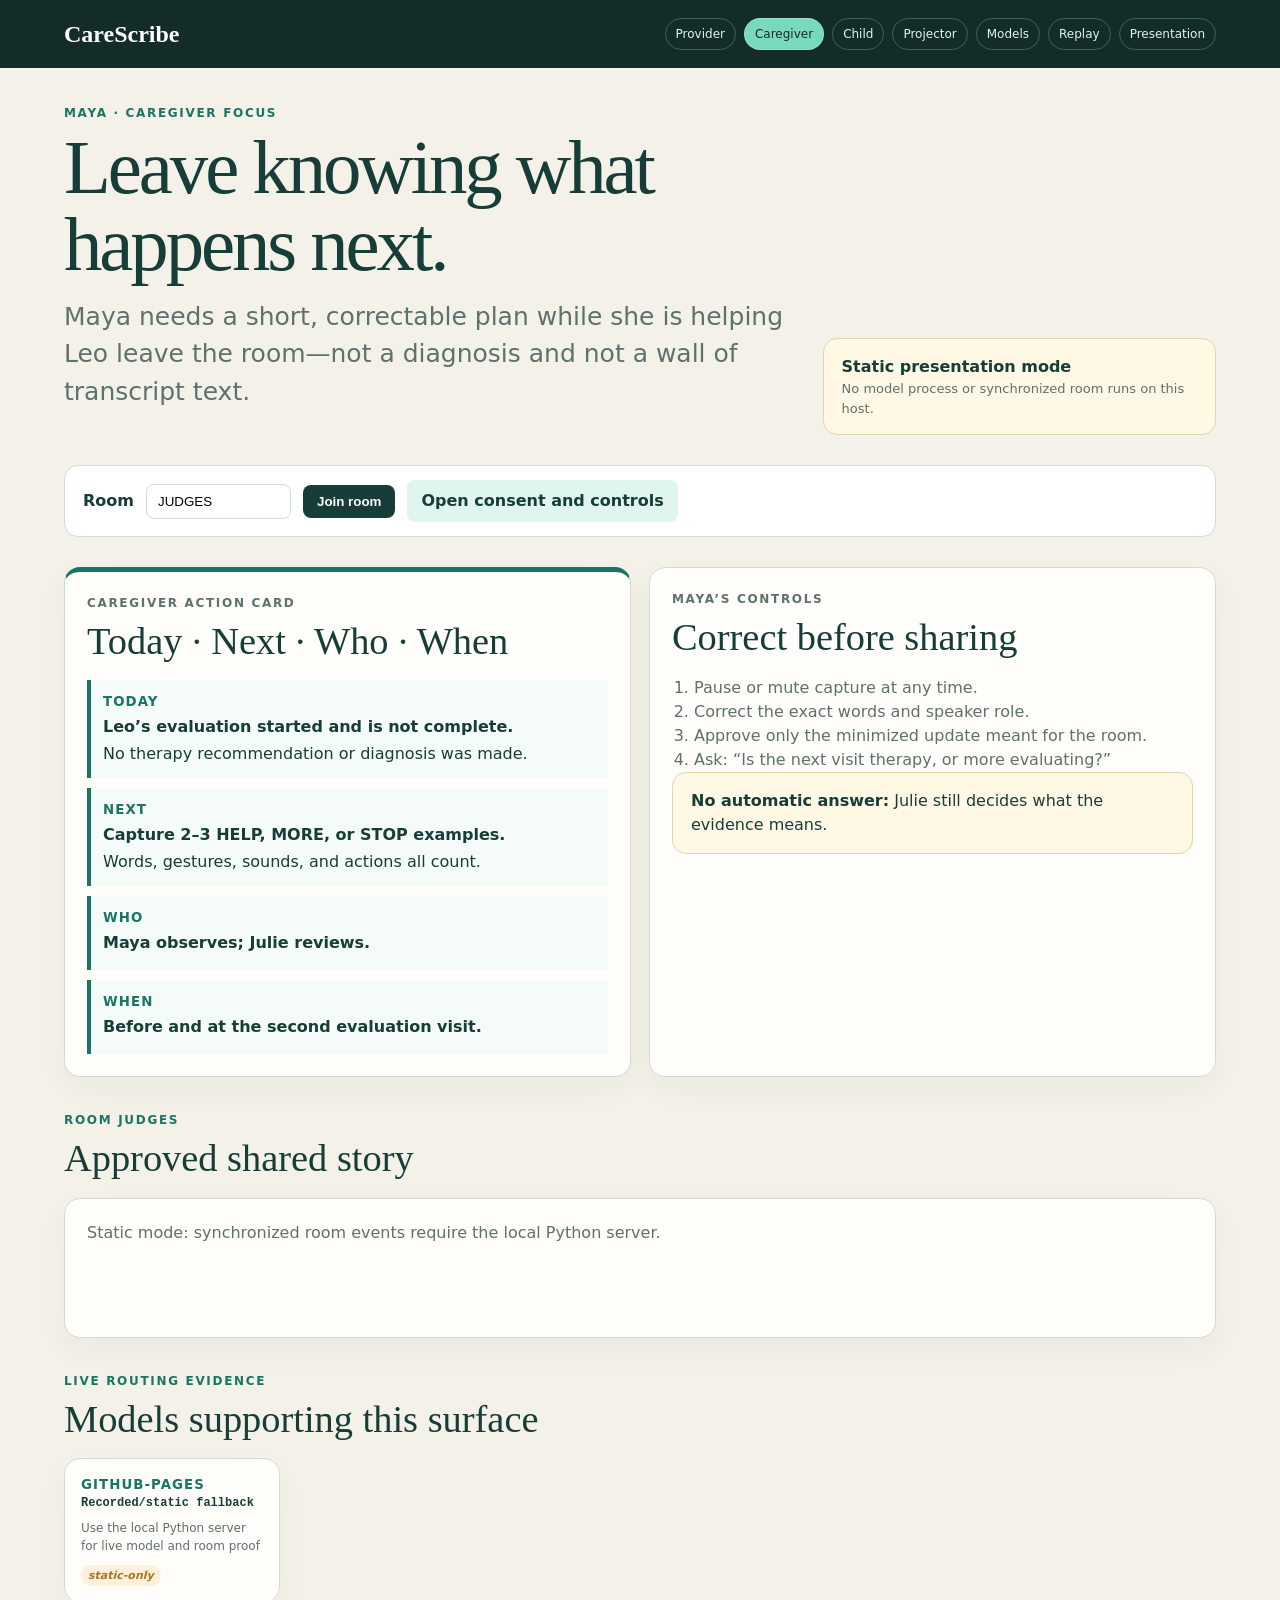
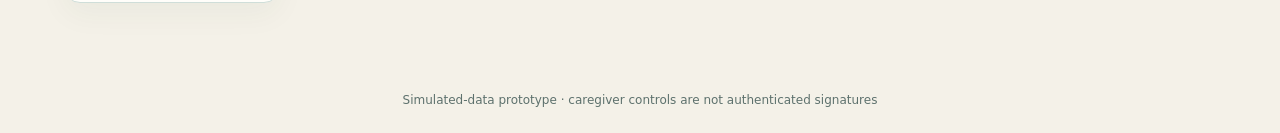
==== web/caregiver.html @ 2f812a10 "Ship role-focused CareScribe demo and evidence package" ====
<!doctype html>
<html lang="en">
<head>
  <meta charset="UTF-8"><meta name="viewport" content="width=device-width,initial-scale=1">
  <meta name="theme-color" content="#173d38">
  <link rel="icon" href="data:image/svg+xml,<svg xmlns='http://www.w3.org/2000/svg' viewBox='0 0 64 64'><rect width='64' height='64' rx='16' fill='%23173d38'/></svg>">
  <title>CareScribe · Caregiver Focus</title><link rel="stylesheet" href="focus.css"><script src="focus.js" defer></script>
</head>
<body data-focus="caregiver">
  <header class="site-head"><a class="brand" href="index.html">CareScribe</a><nav aria-label="Focused pages"><a data-page="provider" href="provider.html">Provider</a><a data-page="caregiver" href="caregiver.html">Caregiver</a><a data-page="child" href="child.html">Child</a><a data-page="projector" href="projector.html">Projector</a><a data-page="models" href="models.html">Models</a><a data-page="replay" href="replay.html">Replay</a><a href="slides.html">Presentation</a></nav></header>
  <main>
    <section class="hero"><div><p class="eyebrow">Maya · caregiver focus</p><h1>Leave knowing what happens next.</h1><p class="lead">Maya needs a short, correctable plan while she is helping Leo leave the room—not a diagnosis and not a wall of transcript text.</p></div><div id="runtime-state" class="runtime-state"><strong>Checking local server</strong><span>Model status will appear here.</span></div></section>
    <form id="join-form" class="join"><label for="room-input">Room</label><input id="room-input" maxlength="12"><button class="button">Join room</button><a id="workspace-link" class="button secondary" href="index.html">Open consent and controls</a></form>
    <section class="page-grid">
      <article class="card accent"><p class="eyebrow">Caregiver action card</p><h2>Today · Next · Who · When</h2><div class="anchors"><div><small>Today</small><strong>Leo’s evaluation started and is not complete.</strong><span>No therapy recommendation or diagnosis was made.</span></div><div><small>Next</small><strong>Capture 2–3 HELP, MORE, or STOP examples.</strong><span>Words, gestures, sounds, and actions all count.</span></div><div><small>Who</small><strong>Maya observes; Julie reviews.</strong></div><div><small>When</small><strong>Before and at the second evaluation visit.</strong></div></div></article>
      <article class="card"><p class="eyebrow">Maya’s controls</p><h2>Correct before sharing</h2><ol><li>Pause or mute capture at any time.</li><li>Correct the exact words and speaker role.</li><li>Approve only the minimized update meant for the room.</li><li>Ask: “Is the next visit therapy, or more evaluating?”</li></ol><div class="boundary"><b>No automatic answer:</b> Julie still decides what the evidence means.</div></article>
    </section>
    <section class="room"><p class="eyebrow">Room <span id="room-label"></span></p><h2>Approved shared story</h2><div id="room-feed" class="feed"><p class="empty">Connecting…</p></div></section>
    <section class="models"><p class="eyebrow">Live routing evidence</p><h2>Models supporting this surface</h2><div id="model-list" class="model-list"><p>Checking routes…</p></div></section>
  </main><footer>Simulated-data prototype · caregiver controls are not authenticated signatures</footer>
</body></html>
---- web/focus.css ----
:root {
  color-scheme: light;
  --ink: #173d38;
  --muted: #5d716d;
  --paper: #fffefa;
  --cream: #f4f1e8;
  --mint: #dff5ed;
  --teal: #197565;
  --gold: #a77727;
  --line: #cfded9;
  --danger: #9c4b3f;
}

* { box-sizing: border-box; }
body { margin: 0; color: var(--ink); background: var(--cream); font: 16px/1.5 Inter, ui-sans-serif, system-ui, sans-serif; }
a { color: inherit; }
header.site-head { padding: 18px clamp(20px, 5vw, 72px); display: flex; align-items: center; gap: 24px; background: #142c29; color: #fff; }
.brand { margin-right: auto; font: 600 24px Georgia, serif; text-decoration: none; }
nav { display: flex; flex-wrap: wrap; gap: 8px; }
nav a { padding: 6px 10px; border: 1px solid #ffffff36; border-radius: 999px; color: #dff5ed; font-size: 12px; text-decoration: none; }
nav a[aria-current="page"] { background: #79d9bc; color: #142c29; }
main { width: min(1320px, 100%); margin: auto; padding: 36px clamp(18px, 5vw, 72px) 64px; }
.hero { display: grid; grid-template-columns: minmax(0, 1.3fr) minmax(260px, .7fr); gap: 28px; align-items: end; }
.eyebrow { margin: 0 0 8px; color: var(--teal); font-size: 12px; font-weight: 900; letter-spacing: .14em; text-transform: uppercase; }
h1, h2, h3, p { margin-top: 0; }
h1 { max-width: 850px; margin-bottom: 14px; font: 500 clamp(42px, 6vw, 82px)/1 Georgia, serif; letter-spacing: -.04em; }
h2 { margin-bottom: 18px; font: 500 clamp(28px, 3vw, 42px)/1.1 Georgia, serif; }
h3 { margin-bottom: 8px; font-size: 18px; }
.lead { max-width: 850px; color: var(--muted); font-size: clamp(18px, 2vw, 25px); }
.boundary, .runtime-state { padding: 16px 18px; border: 1px solid #e2d4ad; border-radius: 14px; background: #fff8e5; }
.runtime-state { border-color: var(--line); background: #fff; }
.runtime-state strong, .runtime-state span { display: block; }
.runtime-state span { color: var(--muted); font-size: 13px; }
.runtime-state.live { border-color: #9ccfc0; background: var(--mint); }
.runtime-state.static { border-color: #e2d4ad; background: #fff8e5; }
.join { margin: 30px 0; padding: 14px 18px; display: flex; align-items: center; flex-wrap: wrap; gap: 12px; border: 1px solid var(--line); border-radius: 14px; background: #fff; }
.join label { font-weight: 800; }
.join input { width: 145px; padding: 9px 11px; border: 1px solid var(--line); border-radius: 8px; text-transform: uppercase; }
.button { padding: 9px 14px; border: 0; border-radius: 8px; background: var(--ink); color: #fff; font-weight: 800; text-decoration: none; }
.button.secondary { background: var(--mint); color: var(--ink); }
.page-grid, .model-list, .projector-grid { display: grid; grid-template-columns: repeat(2, minmax(0, 1fr)); gap: 18px; }
.projector-grid { grid-template-columns: repeat(3, minmax(0, 1fr)); }
.card, .model-card, .feed { padding: 22px; border: 1px solid var(--line); border-radius: 16px; background: var(--paper); box-shadow: 0 12px 30px #173d380b; }
.card.accent { border-top: 5px solid var(--teal); }
.card.evidence { border-top: 5px solid var(--gold); }
.card p, .card li { color: var(--muted); }
.card ul, .card ol { margin-bottom: 0; padding-left: 22px; }
.anchors { display: grid; gap: 10px; }
.anchors div { padding: 12px; border-left: 4px solid var(--teal); background: #f4fbf8; }
.anchors small, .model-card small { display: block; color: var(--teal); font-weight: 900; letter-spacing: .08em; text-transform: uppercase; }
.anchors strong { display: block; margin: 3px 0; }
.models, .room { margin-top: 34px; }
.model-list { grid-template-columns: repeat(5, minmax(0, 1fr)); }
.model-card { min-width: 0; padding: 16px; }
.model-card b { display: block; overflow-wrap: anywhere; font: 700 12px/1.4 ui-monospace, monospace; }
.model-card span { display: block; margin: 7px 0; color: var(--muted); font-size: 12px; }
.proof { width: fit-content; padding: 4px 7px; border-radius: 999px; background: #fff0dc; color: var(--gold); font-size: 11px; font-weight: 900; }
.proof.live-verified, .proof.access-verified { background: var(--mint); color: var(--teal); }
.feed { min-height: 140px; }
.feed article { padding: 12px 0; border-bottom: 1px solid var(--line); }
.feed article:last-child { border-bottom: 0; }
.feed small { display: block; color: var(--teal); font-weight: 900; }
.empty { color: var(--muted); }
.avatar { width: 110px; height: 110px; display: grid; place-items: center; margin: 0 auto 18px; border-radius: 50%; background: var(--mint); font: 600 52px Georgia, serif; }
.center { text-align: center; }
.replay { width: 100%; border-radius: 16px; background: #000; box-shadow: 0 15px 35px #0003; }
.audio-note { margin-top: 18px; padding: 14px; border-left: 4px solid var(--gold); background: #fff8e5; }
footer { padding: 24px; color: var(--muted); text-align: center; font-size: 12px; }

@media (max-width: 900px) {
  header.site-head { align-items: flex-start; flex-direction: column; }
  .hero, .projector-grid { grid-template-columns: 1fr; }
  .model-list { grid-template-columns: repeat(2, minmax(0, 1fr)); }
}

@media (max-width: 600px) {
  .page-grid, .model-list { grid-template-columns: 1fr; }
  h1 { font-size: 44px; }
}
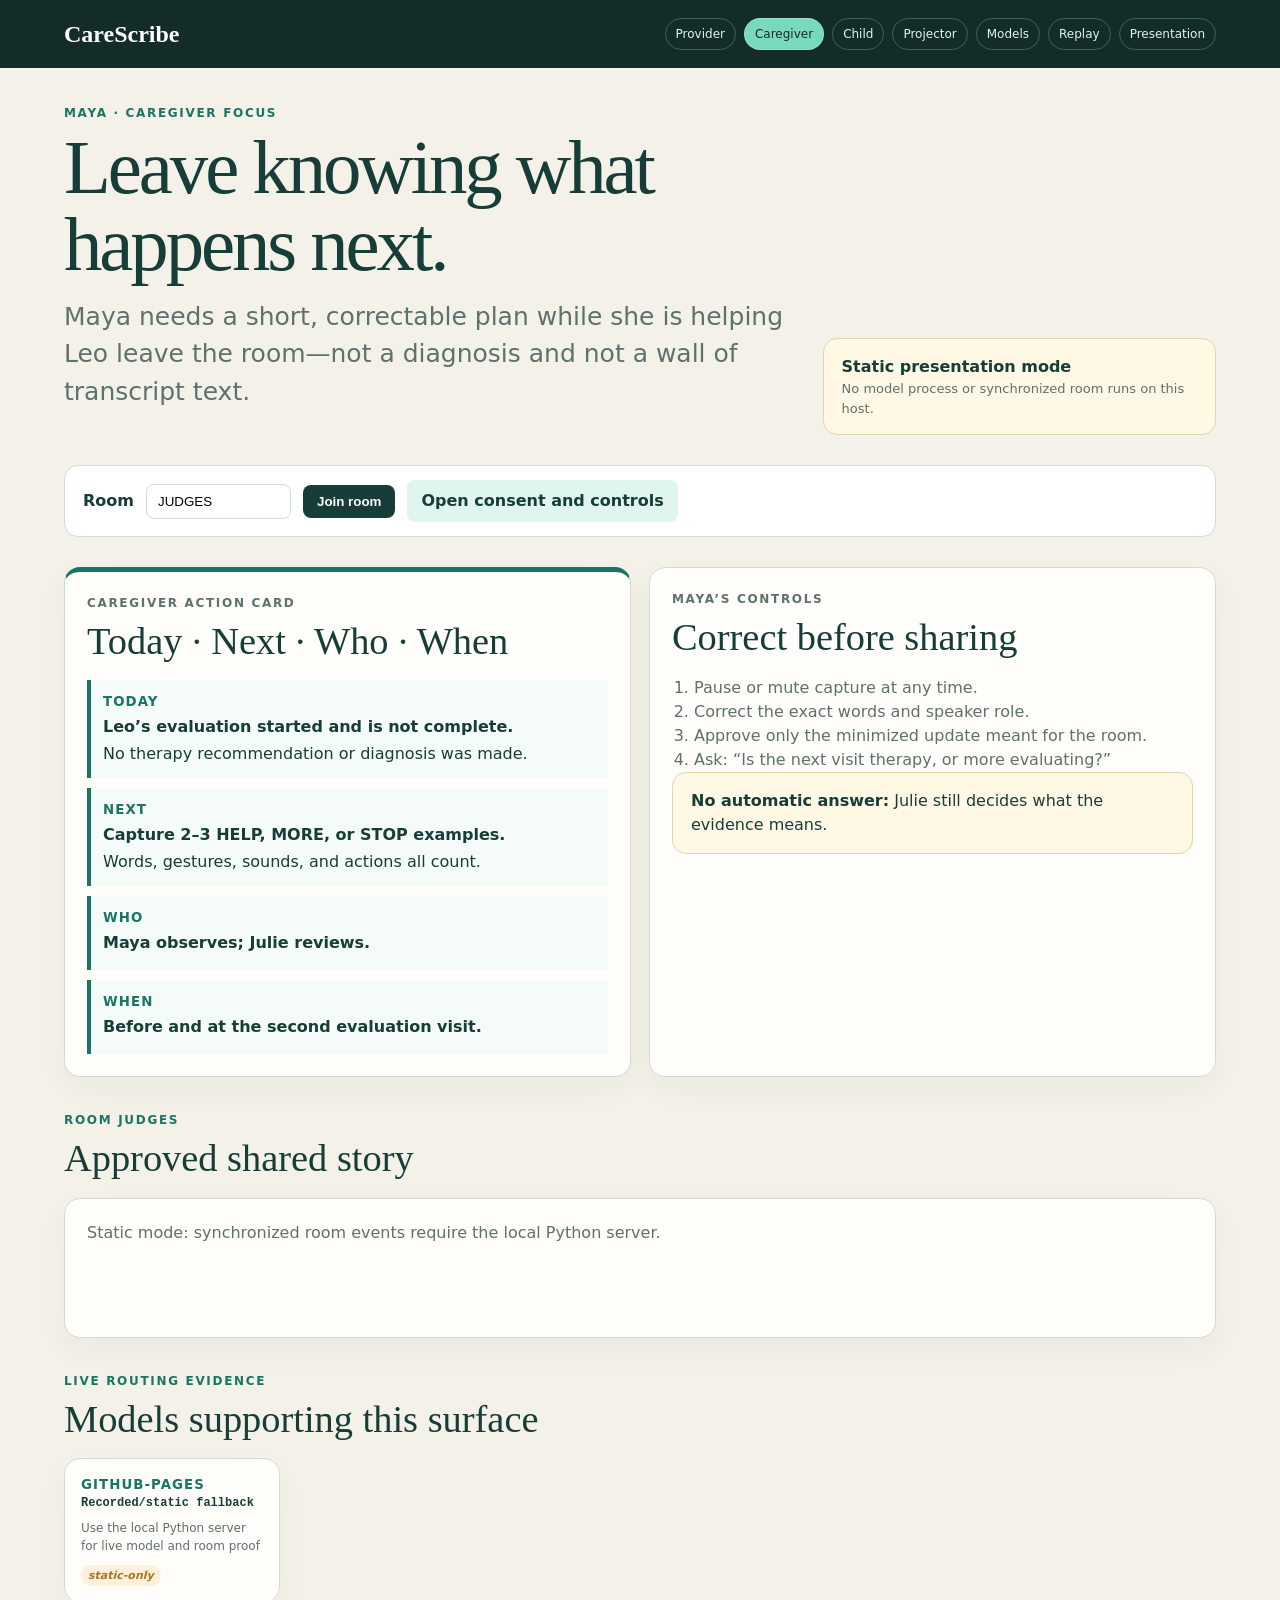
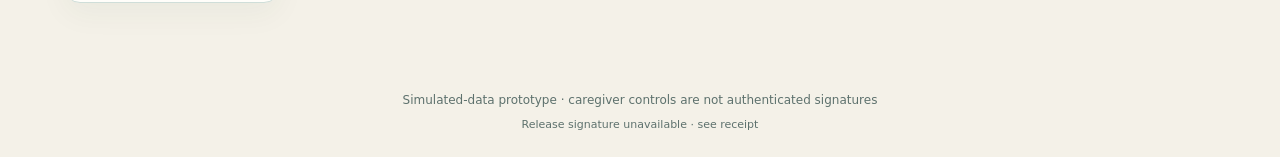
==== commit 620f75b5: "Publish signed FCG release receipt" ====
--- a/web/caregiver.html
+++ b/web/caregiver.html
@@ -4,7 +4,7 @@
   <meta charset="UTF-8"><meta name="viewport" content="width=device-width,initial-scale=1">
   <meta name="theme-color" content="#173d38">
   <link rel="icon" href="data:image/svg+xml,<svg xmlns='http://www.w3.org/2000/svg' viewBox='0 0 64 64'><rect width='64' height='64' rx='16' fill='%23173d38'/></svg>">
-  <title>CareScribe · Caregiver Focus</title><link rel="stylesheet" href="focus.css"><script src="focus.js" defer></script>
+  <title>CareScribe · Caregiver Focus</title><link rel="stylesheet" href="focus.css"><script src="focus.js" defer></script><script src="release-proof.js" defer></script>
 </head>
 <body data-focus="caregiver">
   <header class="site-head"><a class="brand" href="index.html">CareScribe</a><nav aria-label="Focused pages"><a data-page="provider" href="provider.html">Provider</a><a data-page="caregiver" href="caregiver.html">Caregiver</a><a data-page="child" href="child.html">Child</a><a data-page="projector" href="projector.html">Projector</a><a data-page="models" href="models.html">Models</a><a data-page="replay" href="replay.html">Replay</a><a href="slides.html">Presentation</a></nav></header>
--- a/web/focus.css
+++ b/web/focus.css
@@ -65,7 +65,10 @@
 .center { text-align: center; }
 .replay { width: 100%; border-radius: 16px; background: #000; box-shadow: 0 15px 35px #0003; }
 .audio-note { margin-top: 18px; padding: 14px; border-left: 4px solid var(--gold); background: #fff8e5; }
+.real-example { margin-top: 48px; padding-top: 38px; border-top: 1px solid var(--line); }
 footer { padding: 24px; color: var(--muted); text-align: center; font-size: 12px; }
+.release-proof { display: block; margin-top: 8px; font-size: 11px; }
+.release-proof a { color: inherit; text-decoration: underline; }
 
 @media (max-width: 900px) {
   header.site-head { align-items: flex-start; flex-direction: column; }
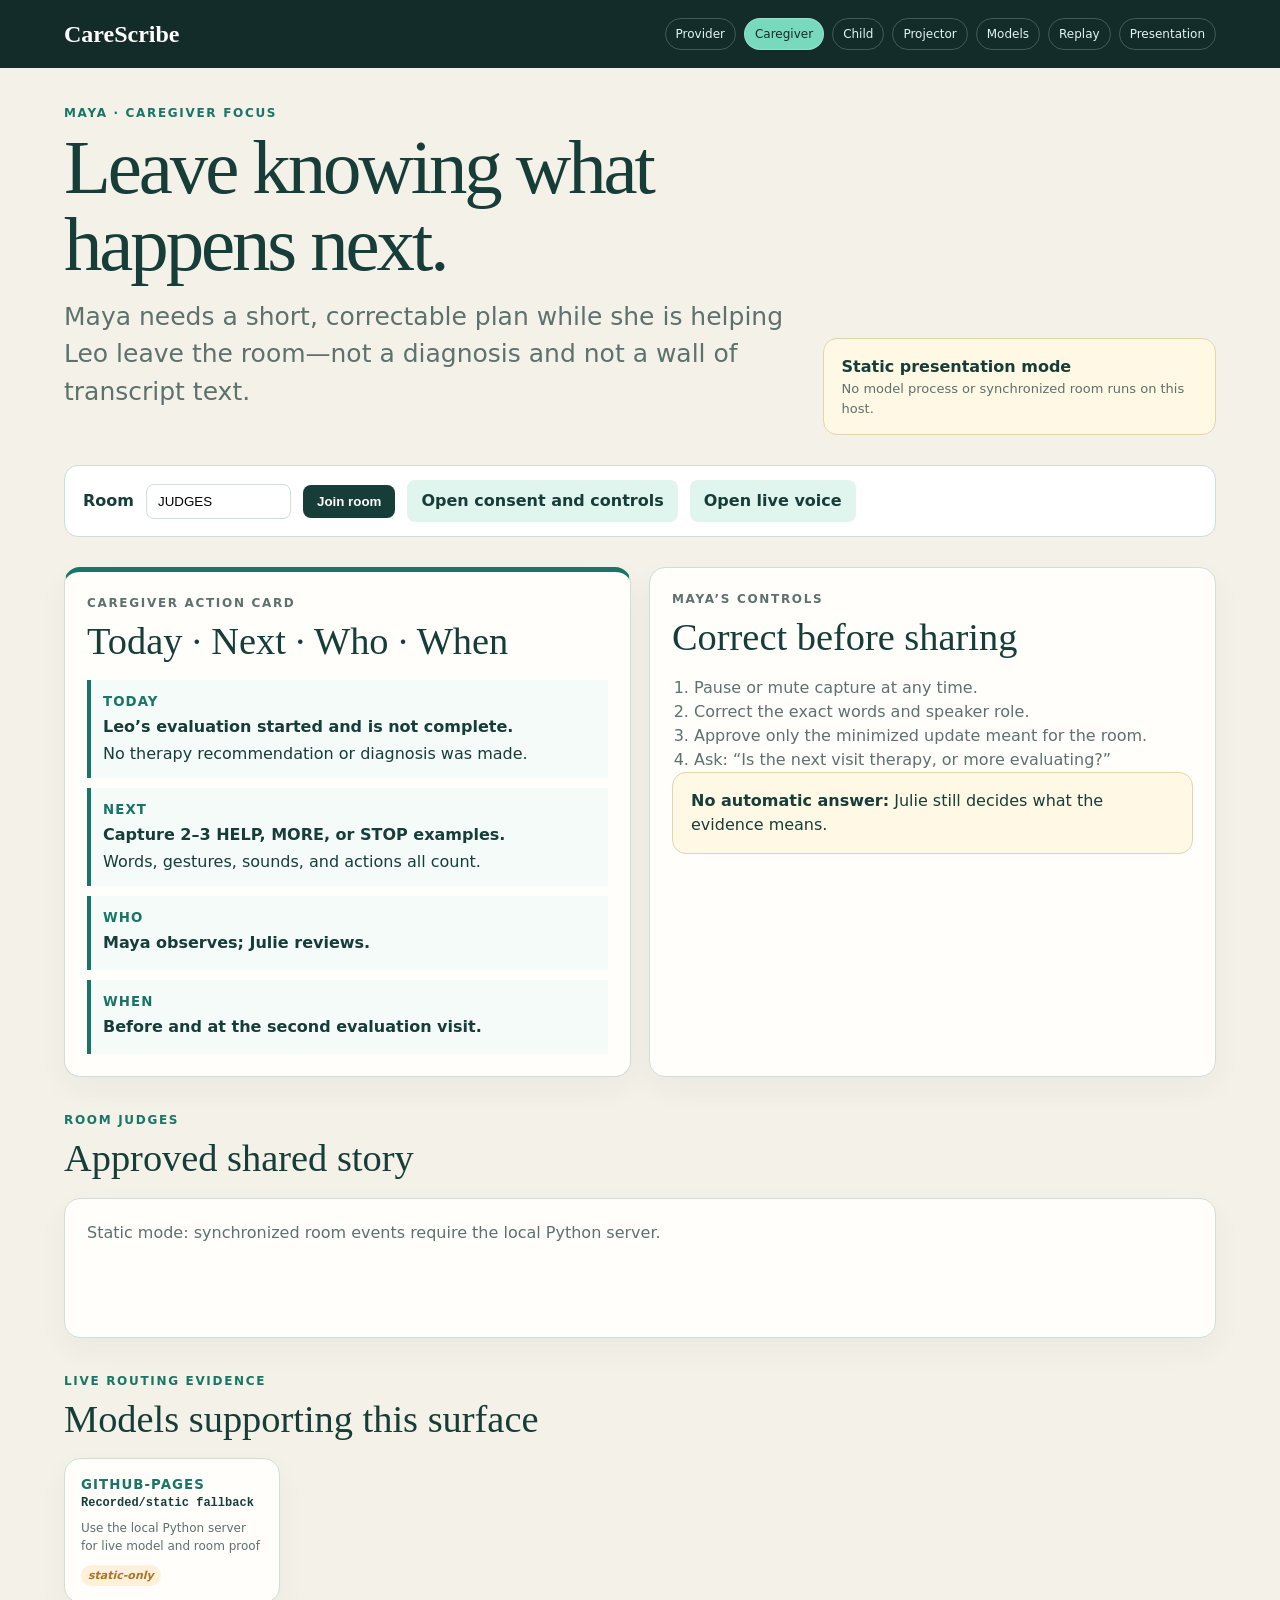
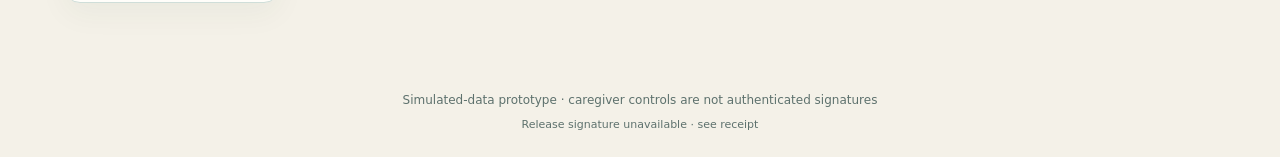
==== commit 51c651e3: "Add Nova Sonic three-actor live demo" ====
--- a/web/caregiver.html
+++ b/web/caregiver.html
@@ -10,7 +10,7 @@
   <header class="site-head"><a class="brand" href="index.html">CareScribe</a><nav aria-label="Focused pages"><a data-page="provider" href="provider.html">Provider</a><a data-page="caregiver" href="caregiver.html">Caregiver</a><a data-page="child" href="child.html">Child</a><a data-page="projector" href="projector.html">Projector</a><a data-page="models" href="models.html">Models</a><a data-page="replay" href="replay.html">Replay</a><a href="slides.html">Presentation</a></nav></header>
   <main>
     <section class="hero"><div><p class="eyebrow">Maya · caregiver focus</p><h1>Leave knowing what happens next.</h1><p class="lead">Maya needs a short, correctable plan while she is helping Leo leave the room—not a diagnosis and not a wall of transcript text.</p></div><div id="runtime-state" class="runtime-state"><strong>Checking local server</strong><span>Model status will appear here.</span></div></section>
-    <form id="join-form" class="join"><label for="room-input">Room</label><input id="room-input" maxlength="12"><button class="button">Join room</button><a id="workspace-link" class="button secondary" href="index.html">Open consent and controls</a></form>
+    <form id="join-form" class="join"><label for="room-input">Room</label><input id="room-input" maxlength="12"><button class="button">Join room</button><a id="workspace-link" class="button secondary" href="index.html">Open consent and controls</a><a class="button secondary" href="voice.html">Open live voice</a></form>
     <section class="page-grid">
       <article class="card accent"><p class="eyebrow">Caregiver action card</p><h2>Today · Next · Who · When</h2><div class="anchors"><div><small>Today</small><strong>Leo’s evaluation started and is not complete.</strong><span>No therapy recommendation or diagnosis was made.</span></div><div><small>Next</small><strong>Capture 2–3 HELP, MORE, or STOP examples.</strong><span>Words, gestures, sounds, and actions all count.</span></div><div><small>Who</small><strong>Maya observes; Julie reviews.</strong></div><div><small>When</small><strong>Before and at the second evaluation visit.</strong></div></div></article>
       <article class="card"><p class="eyebrow">Maya’s controls</p><h2>Correct before sharing</h2><ol><li>Pause or mute capture at any time.</li><li>Correct the exact words and speaker role.</li><li>Approve only the minimized update meant for the room.</li><li>Ask: “Is the next visit therapy, or more evaluating?”</li></ol><div class="boundary"><b>No automatic answer:</b> Julie still decides what the evidence means.</div></article>
